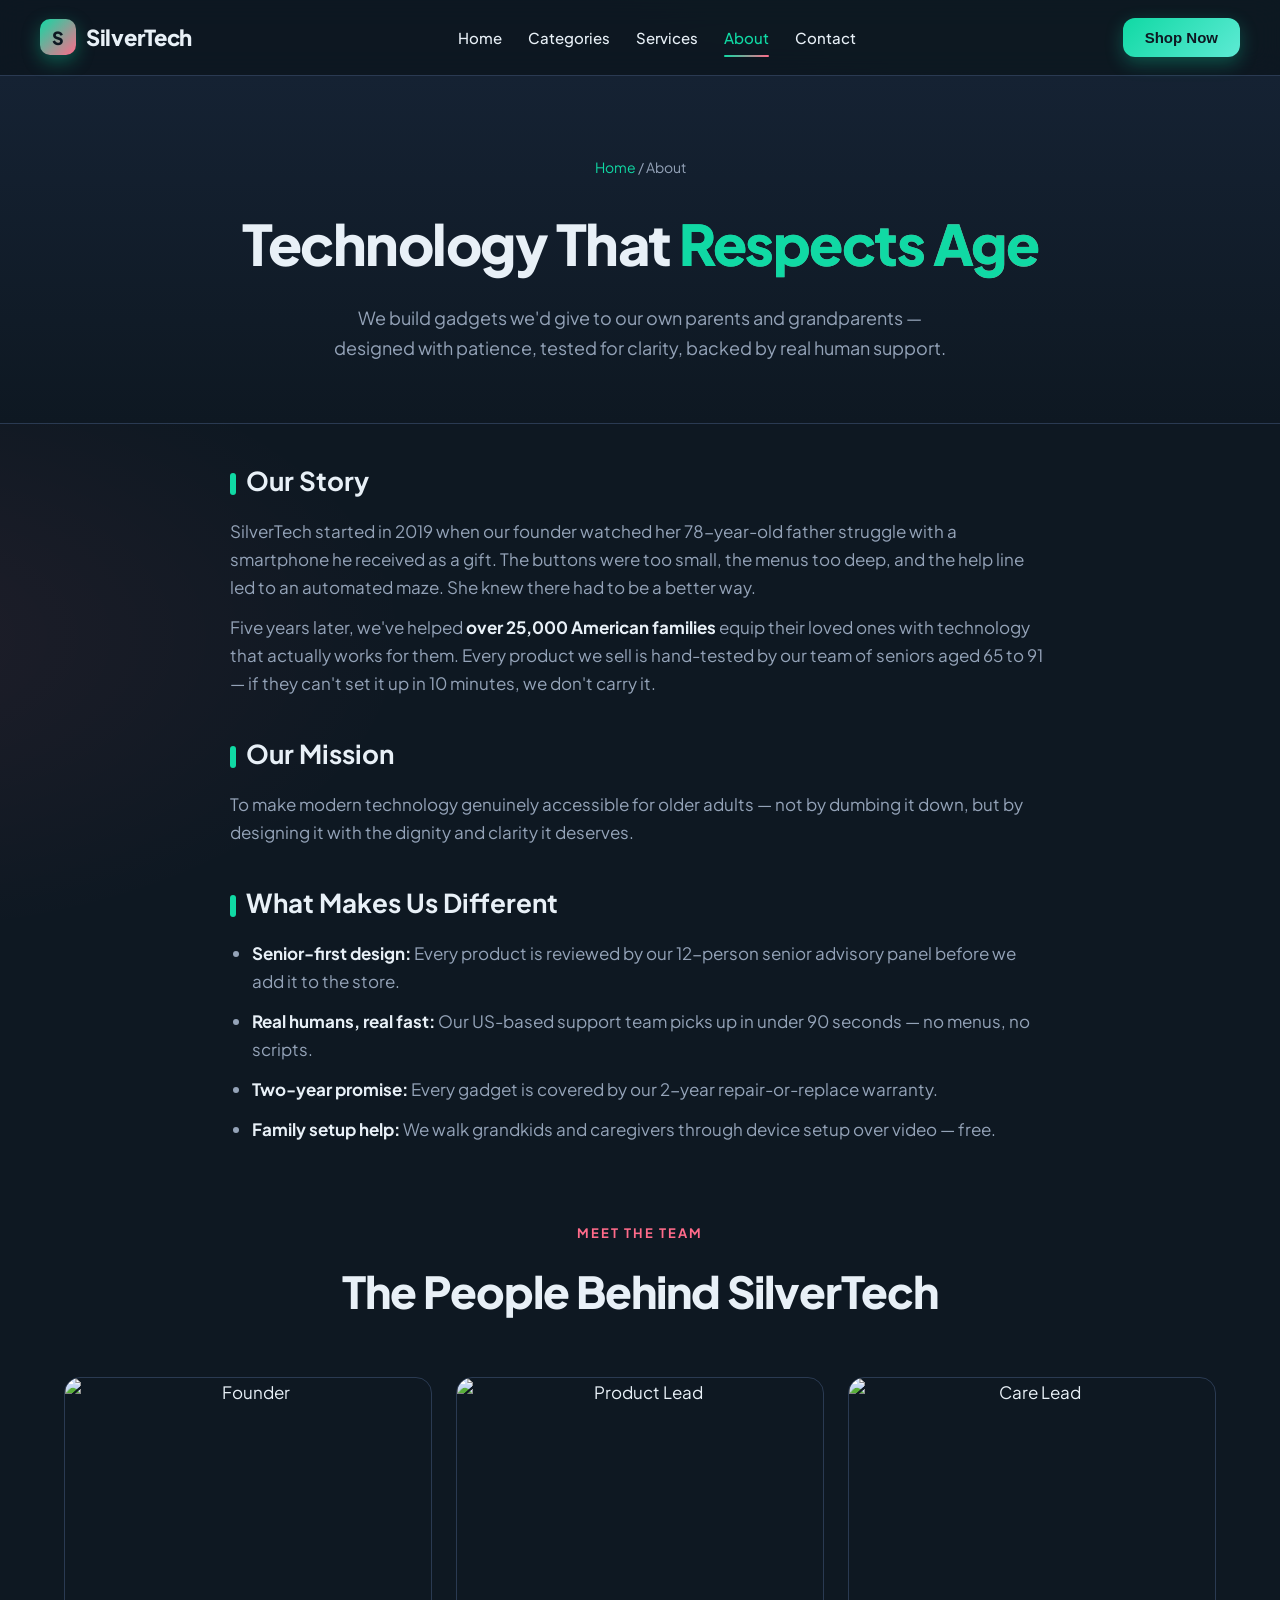
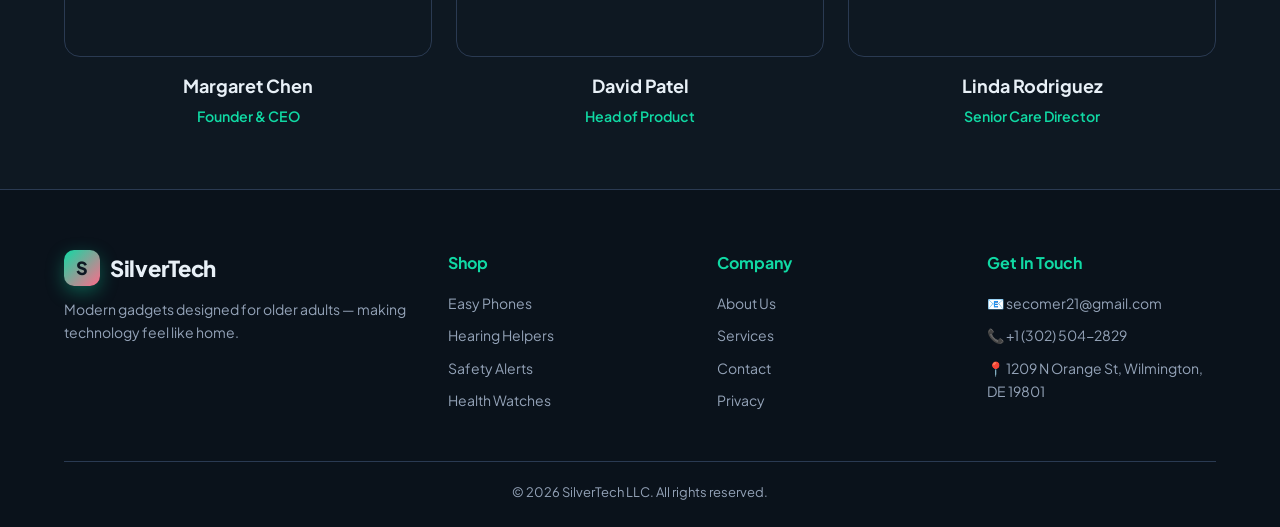
==== about.html @ 9004e5d8 "Initial commit: SilverTech ecommerce site - 6 pages: home, categories, services, about, contact, pri" ====
<!DOCTYPE html>
<html lang="en">
<head>
<meta charset="UTF-8" />
<meta name="viewport" content="width=device-width,initial-scale=1.0" />
<title>About Us — SilverTech</title>
<meta name="description" content="SilverTech is a US-based company building easy-to-use gadgets for older adults. Learn about our mission, story, and team." />
<link rel="stylesheet" href="styles.css" />
<link href="https://fonts.googleapis.com/css2?family=Plus+Jakarta+Sans:wght@400;500;600;700;800&display=swap" rel="stylesheet">
<!-- Google tag (gtag.js) -->
<script async src="https://www.googletagmanager.com/gtag/js?id=G-4J046JXWVC"></script>
<script>
  window.dataLayer = window.dataLayer || [];
  function gtag(){dataLayer.push(arguments);}
  gtag('js', new Date());
  gtag('config', 'G-4J046JXWVC');
</script>
</head>
<body>

<header class="site">
  <div class="container nav">
    <a href="index.html" class="logo"><span class="dot">S</span> SilverTech</a>
    <nav>
      <ul>
        <li><a href="index.html">Home</a></li>
        <li><a href="categories.html">Categories</a></li>
        <li><a href="services.html">Services</a></li>
        <li><a href="about.html" class="active">About</a></li>
        <li><a href="contact.html">Contact</a></li>
      </ul>
    </nav>
    <button class="cta" onclick="location.href='index.html#products'">Shop Now</button>
    <button class="menu-btn" aria-label="Menu">☰</button>
  </div>
</header>

<section class="page-hero">
  <div class="container">
    <div class="bread"><a href="index.html">Home</a> / About</div>
    <h1>Technology That <span style="color:var(--accent)">Respects Age</span></h1>
    <p>We build gadgets we'd give to our own parents and grandparents — designed with patience, tested for clarity, backed by real human support.</p>
  </div>
</section>

<section class="container">
  <div class="prose">
    <h2>Our Story</h2>
    <p>SilverTech started in 2019 when our founder watched her 78-year-old father struggle with a smartphone he received as a gift. The buttons were too small, the menus too deep, and the help line led to an automated maze. She knew there had to be a better way.</p>
    <p>Five years later, we've helped <strong>over 25,000 American families</strong> equip their loved ones with technology that actually works for them. Every product we sell is hand-tested by our team of seniors aged 65 to 91 — if they can't set it up in 10 minutes, we don't carry it.</p>

    <h2>Our Mission</h2>
    <p>To make modern technology genuinely accessible for older adults — not by dumbing it down, but by designing it with the dignity and clarity it deserves.</p>

    <h2>What Makes Us Different</h2>
    <ul>
      <li><strong>Senior-first design:</strong> Every product is reviewed by our 12-person senior advisory panel before we add it to the store.</li>
      <li><strong>Real humans, real fast:</strong> Our US-based support team picks up in under 90 seconds — no menus, no scripts.</li>
      <li><strong>Two-year promise:</strong> Every gadget is covered by our 2-year repair-or-replace warranty.</li>
      <li><strong>Family setup help:</strong> We walk grandkids and caregivers through device setup over video — free.</li>
    </ul>
  </div>

  <div class="section-head" style="margin-top:80px">
    <span class="eyebrow">Meet The Team</span>
    <h2>The People Behind SilverTech</h2>
  </div>
  <div class="team">
    <div class="member">
      <img src="https://images.unsplash.com/photo-1573496359142-b8d87734a5a2?w=600&q=80" alt="Founder">
      <h4>Margaret Chen</h4>
      <small>Founder & CEO</small>
    </div>
    <div class="member">
      <img src="https://images.unsplash.com/photo-1560250097-0b93528c311a?w=600&q=80" alt="Product Lead">
      <h4>David Patel</h4>
      <small>Head of Product</small>
    </div>
    <div class="member">
      <img src="https://images.unsplash.com/photo-1580489944761-15a19d654956?w=600&q=80" alt="Care Lead">
      <h4>Linda Rodriguez</h4>
      <small>Senior Care Director</small>
    </div>
  </div>
</section>

<footer>
  <div class="container">
    <div class="foot-grid">
      <div class="foot-about">
        <div class="logo"><span class="dot">S</span> SilverTech</div>
        <p>Modern gadgets designed for older adults — making technology feel like home.</p>
      </div>
      <div><h4>Shop</h4><ul><li><a href="categories.html#phones">Easy Phones</a></li><li><a href="categories.html#hearing">Hearing Helpers</a></li><li><a href="categories.html#safety">Safety Alerts</a></li><li><a href="categories.html#health">Health Watches</a></li></ul></div>
      <div><h4>Company</h4><ul><li><a href="about.html">About Us</a></li><li><a href="services.html">Services</a></li><li><a href="contact.html">Contact</a></li><li><a href="privacy.html">Privacy</a></li></ul></div>
      <div><h4>Get In Touch</h4><ul><li>📧 secomer21@gmail.com</li><li>📞 +1 (302) 504-2829</li><li>📍 1209 N Orange St, Wilmington, DE 19801</li></ul></div>
    </div>
    <div class="foot-bottom">© 2026 SilverTech LLC. All rights reserved.</div>
  </div>
</footer>
<script src="script.js"></script>
</body>
</html>
---- styles.css ----
/* SilverTech — Midnight Teal + Emerald + Coral Theme */
:root{
  --bg:#0e1822;
  --bg-2:#152233;
  --card:#1c2c40;
  --line:#2a3a52;
  --text:#e8f0f7;
  --muted:#94a3b8;
  --accent:#10d9a4;        /* emerald mint */
  --accent-2:#5eead4;      /* light teal */
  --pink:#ff6b8a;          /* coral pink */
  --pink-2:#ff9bb3;
  --good:#4ade80;
  --radius:16px;
  --shadow:0 14px 40px rgba(0,0,0,.45);
  --max:1200px;
}
*{box-sizing:border-box;margin:0;padding:0}
html{scroll-behavior:smooth}
body{
  font-family:'Plus Jakarta Sans','Inter',system-ui,-apple-system,sans-serif;
  background:
    radial-gradient(1200px 600px at 80% -10%, rgba(16,217,164,.08), transparent 60%),
    radial-gradient(900px 500px at -10% 30%, rgba(255,107,138,.07), transparent 60%),
    var(--bg);
  color:var(--text);
  line-height:1.65;
  font-size:17px;
  min-height:100vh;
}
a{color:var(--accent-2);text-decoration:none}
a:hover{color:var(--accent)}
img{max-width:100%;display:block}
.container{max-width:var(--max);margin:0 auto;padding:0 24px}

/* HEADER */
header.site{
  position:sticky;top:0;z-index:50;
  background:rgba(14,24,34,.85);
  backdrop-filter:blur(14px);
  border-bottom:1px solid var(--line);
}
.nav{display:flex;align-items:center;justify-content:space-between;padding:18px 0;gap:20px}
.logo{display:flex;align-items:center;gap:10px;font-weight:800;font-size:22px;letter-spacing:-.3px;color:var(--text)}
.logo .dot{
  width:36px;height:36px;border-radius:10px;
  background:linear-gradient(135deg,var(--accent),var(--pink));
  display:grid;place-items:center;color:#0e1822;font-weight:900;font-size:18px;
  box-shadow:0 6px 18px rgba(16,217,164,.35);
}
nav ul{display:flex;gap:26px;list-style:none}
nav a{color:var(--text);font-weight:500;font-size:15px;position:relative;padding:6px 0}
nav a:hover{color:var(--accent)}
nav a.active{color:var(--accent)}
nav a.active::after{
  content:'';position:absolute;bottom:-4px;left:0;right:0;height:2px;
  background:linear-gradient(90deg,var(--accent),var(--pink));border-radius:2px;
}
.cta{
  background:linear-gradient(135deg,var(--accent),var(--accent-2));
  color:#0e1822;padding:11px 22px;border-radius:12px;
  font-weight:700;border:none;cursor:pointer;font-size:15px;
  transition:transform .15s ease,box-shadow .2s;
  box-shadow:0 6px 18px rgba(16,217,164,.3);
}
.cta:hover{transform:translateY(-2px);box-shadow:0 10px 24px rgba(16,217,164,.45)}
.menu-btn{display:none;background:none;border:none;color:var(--text);font-size:26px;cursor:pointer}

/* HERO */
.hero{
  display:grid;grid-template-columns:1.05fr 1fr;gap:60px;align-items:center;
  padding:90px 0 80px;
}
.hero h1{
  font-size:clamp(36px,5.2vw,64px);font-weight:800;line-height:1.05;
  letter-spacing:-1.5px;margin-bottom:22px;
}
.hero h1 span{
  background:linear-gradient(135deg,var(--accent),var(--pink));
  -webkit-background-clip:text;background-clip:text;color:transparent;
}
.hero p{color:var(--muted);font-size:19px;margin-bottom:30px;max-width:540px}
.hero-actions{display:flex;gap:14px;flex-wrap:wrap}
.btn-ghost{
  padding:11px 22px;border-radius:12px;border:1.5px solid var(--line);
  color:var(--text);font-weight:600;background:transparent;cursor:pointer;
  transition:all .2s;
}
.btn-ghost:hover{border-color:var(--accent);color:var(--accent);background:rgba(16,217,164,.06)}
.hero-img{position:relative}
.hero-img img{border-radius:24px;box-shadow:var(--shadow);width:100%;height:480px;object-fit:cover}
.hero-img::before{
  content:'';position:absolute;inset:-20px;border-radius:30px;z-index:-1;
  background:linear-gradient(135deg,rgba(16,217,164,.3),rgba(255,107,138,.2));
  filter:blur(40px);opacity:.6;
}
.badge{
  position:absolute;bottom:-22px;left:-22px;background:var(--card);
  padding:14px 18px;border-radius:14px;border:1px solid var(--line);
  display:flex;align-items:center;gap:12px;box-shadow:var(--shadow);
}
.badge .num{font-size:24px;font-weight:800;color:var(--accent)}
.badge small{color:var(--muted)}

/* TRUST STRIP */
.trust{
  display:grid;grid-template-columns:repeat(4,1fr);gap:24px;
  padding:32px;background:var(--bg-2);border-radius:var(--radius);
  margin-bottom:80px;border:1px solid var(--line);
}
.trust div{text-align:center}
.trust .ic{font-size:30px;margin-bottom:8px}
.trust h4{font-size:16px;margin-bottom:4px}
.trust p{color:var(--muted);font-size:14px}

/* SECTION */
section{padding:70px 0}
.section-head{text-align:center;margin-bottom:50px}
.section-head .eyebrow{
  color:var(--pink);font-weight:700;font-size:13px;letter-spacing:2px;
  text-transform:uppercase;margin-bottom:10px;display:block;
}
.section-head h2{font-size:clamp(28px,3.5vw,44px);font-weight:800;letter-spacing:-1px}
.section-head p{color:var(--muted);max-width:600px;margin:14px auto 0}

/* PRODUCTS */
.products{display:grid;grid-template-columns:repeat(3,1fr);gap:26px}
.card{
  background:var(--card);border-radius:var(--radius);overflow:hidden;
  border:1px solid var(--line);transition:transform .25s ease,border-color .25s,box-shadow .25s;
  display:flex;flex-direction:column;
}
.card:hover{transform:translateY(-6px);border-color:var(--accent);box-shadow:0 20px 40px rgba(16,217,164,.15)}
.card .img{height:220px;overflow:hidden;background:#0e1822;position:relative}
.card .img img{width:100%;height:100%;object-fit:cover;transition:transform .4s}
.card:hover .img img{transform:scale(1.07)}
.card .body{padding:22px;display:flex;flex-direction:column;flex:1}
.card h3{font-size:19px;margin-bottom:8px}
.card .desc{color:var(--muted);font-size:14px;margin-bottom:14px;min-height:42px}
.card .row{display:flex;align-items:center;justify-content:space-between;margin-top:auto}
.price{font-size:22px;font-weight:800;color:var(--accent)}
.price small{color:var(--muted);font-weight:400;text-decoration:line-through;margin-left:6px;font-size:14px}
.add{
  background:linear-gradient(135deg,var(--accent),var(--accent-2));
  color:#0e1822;border:none;padding:9px 16px;
  border-radius:10px;font-weight:700;cursor:pointer;font-size:14px;
  transition:transform .15s;
}
.add:hover{transform:translateY(-1px)}
.tag{
  display:inline-block;background:rgba(255,107,138,.15);color:var(--pink);
  padding:3px 10px;border-radius:20px;font-size:11px;font-weight:700;
  letter-spacing:.5px;margin-bottom:10px;text-transform:uppercase;
}
.tag.green{background:rgba(16,217,164,.15);color:var(--accent)}

/* CATEGORIES */
.cats{display:grid;grid-template-columns:repeat(4,1fr);gap:20px}
.cat{
  position:relative;height:200px;border-radius:var(--radius);overflow:hidden;
  cursor:pointer;border:1px solid var(--line);text-decoration:none;color:#fff;
}
.cat img{width:100%;height:100%;object-fit:cover;transition:transform .4s}
.cat:hover img{transform:scale(1.1)}
.cat .label{
  position:absolute;inset:0;
  background:linear-gradient(transparent 35%,rgba(14,24,34,.92));
  display:flex;align-items:flex-end;padding:18px;color:#fff;font-weight:700;font-size:18px;
}
.cat .label span{
  display:inline-block;color:var(--accent);font-size:13px;font-weight:600;
  margin-top:4px;
}
.cat:hover{border-color:var(--accent)}

/* FILTER BAR */
.filter-bar{
  display:flex;flex-wrap:wrap;gap:10px;justify-content:center;margin-bottom:40px;
}
.filter-btn{
  background:var(--card);border:1px solid var(--line);color:var(--text);
  padding:10px 20px;border-radius:30px;cursor:pointer;font-weight:600;font-size:14px;
  transition:all .2s;
}
.filter-btn:hover{border-color:var(--accent);color:var(--accent)}
.filter-btn.active{
  background:linear-gradient(135deg,var(--accent),var(--accent-2));
  color:#0e1822;border-color:transparent;
}

/* ARTICLES */
.articles{display:grid;grid-template-columns:repeat(2,1fr);gap:28px}
.article{
  background:var(--card);border-radius:var(--radius);overflow:hidden;
  border:1px solid var(--line);transition:border-color .2s;
}
.article:hover{border-color:var(--accent)}
.article .img{height:240px;overflow:hidden}
.article .img img{width:100%;height:100%;object-fit:cover;transition:transform .4s}
.article:hover .img img{transform:scale(1.05)}
.article .body{padding:26px}
.article h3{font-size:22px;margin-bottom:10px;line-height:1.3}
.article .meta{color:var(--pink);font-size:13px;margin-bottom:14px;font-weight:600}
.article .preview{color:var(--muted);margin-bottom:14px}
.article .full{display:none;color:var(--muted);margin-bottom:14px;animation:fade .3s ease}
.article .full.open{display:block}
.read-more{
  background:transparent;color:var(--accent);border:none;font-weight:700;
  cursor:pointer;font-size:15px;padding:0;
}
.read-more:hover{color:var(--accent-2)}
@keyframes fade{from{opacity:0;transform:translateY(-4px)}to{opacity:1;transform:translateY(0)}}

/* TESTIMONIALS */
.testis{display:grid;grid-template-columns:repeat(3,1fr);gap:24px}
.testi{
  background:var(--bg-2);padding:26px;border-radius:var(--radius);
  border:1px solid var(--line);position:relative;
}
.testi::before{
  content:'"';position:absolute;top:-10px;left:20px;font-size:80px;line-height:1;
  color:var(--accent);opacity:.2;font-family:Georgia,serif;
}
.testi .stars{color:var(--accent);margin-bottom:10px;font-size:16px}
.testi p{color:var(--text);margin-bottom:18px;font-style:italic;position:relative;z-index:1}
.testi .who{display:flex;align-items:center;gap:12px}
.testi .who img{width:46px;height:46px;border-radius:50%;object-fit:cover;border:2px solid var(--accent)}
.testi .who h5{font-size:15px}
.testi .who small{color:var(--muted)}

/* CTA BAND */
.cta-band{
  background:linear-gradient(135deg,var(--accent) 0%,var(--accent-2) 50%,var(--pink) 100%);
  color:#0e1822;border-radius:var(--radius);padding:55px;text-align:center;
  position:relative;overflow:hidden;
}
.cta-band::before{
  content:'';position:absolute;inset:0;
  background:radial-gradient(circle at 80% 30%, rgba(255,255,255,.25),transparent 50%);
}
.cta-band h2{font-size:36px;margin-bottom:12px;font-weight:800;position:relative}
.cta-band p{font-size:17px;margin-bottom:24px;opacity:.9;position:relative}
.cta-band button{
  background:#0e1822;color:var(--accent);padding:13px 32px;border:none;
  border-radius:12px;font-weight:700;font-size:16px;cursor:pointer;position:relative;
  transition:transform .15s;
}
.cta-band button:hover{transform:translateY(-2px);background:#000}

/* FOOTER */
footer{background:#0a121b;padding:60px 0 24px;margin-top:60px;border-top:1px solid var(--line)}
.foot-grid{display:grid;grid-template-columns:1.5fr 1fr 1fr 1fr;gap:40px;margin-bottom:40px}
footer h4{margin-bottom:16px;font-size:16px;color:var(--accent)}
footer ul{list-style:none}
footer li{margin-bottom:9px;color:var(--muted);font-size:14px}
footer a{color:var(--muted);font-size:14px}
footer a:hover{color:var(--accent)}
.foot-about p{color:var(--muted);font-size:14px;margin-top:12px}
.socials{display:flex;gap:10px;margin-top:14px}
.socials a{
  width:38px;height:38px;border-radius:50%;background:var(--card);
  display:grid;place-items:center;color:var(--text);transition:all .2s;
  border:1px solid var(--line);
}
.socials a:hover{
  background:linear-gradient(135deg,var(--accent),var(--pink));
  color:#0e1822;border-color:transparent;transform:translateY(-2px);
}
.foot-bottom{
  border-top:1px solid var(--line);padding-top:20px;text-align:center;
  color:var(--muted);font-size:13px;
}

/* PAGE HERO (inner pages) */
.page-hero{
  padding:80px 0 60px;text-align:center;
  background:linear-gradient(180deg,var(--bg-2),var(--bg));
  border-bottom:1px solid var(--line);
}
.page-hero h1{font-size:clamp(34px,4.8vw,56px);font-weight:800;letter-spacing:-1.5px;margin-bottom:14px}
.page-hero h1 span{
  background:linear-gradient(135deg,var(--accent),var(--pink));
  -webkit-background-clip:text;background-clip:text;color:transparent;
}
.page-hero p{color:var(--muted);font-size:18px;max-width:640px;margin:0 auto}
.bread{color:var(--muted);font-size:14px;margin-bottom:18px}
.bread a{color:var(--accent)}

/* PROSE */
.prose{max-width:820px;margin:0 auto}
.prose h2{font-size:26px;margin:36px 0 14px;color:var(--text)}
.prose h2::before{
  content:'';display:inline-block;width:6px;height:22px;background:var(--accent);
  margin-right:10px;border-radius:3px;vertical-align:middle;
}
.prose h3{font-size:20px;margin:24px 0 10px}
.prose p, .prose li{color:var(--muted);margin-bottom:12px}
.prose ul{padding-left:22px;margin-bottom:14px}
.prose strong{color:var(--text)}
.prose a{color:var(--accent)}

/* CONTACT */
.contact-grid{display:grid;grid-template-columns:1fr 1.2fr;gap:40px}
.contact-info .item{
  display:flex;gap:14px;padding:18px;background:var(--card);
  border-radius:var(--radius);margin-bottom:14px;border:1px solid var(--line);
  transition:border-color .2s;
}
.contact-info .item:hover{border-color:var(--accent)}
.contact-info .ic{font-size:22px;color:var(--accent)}
.contact-info h4{margin-bottom:4px}
.contact-info p{color:var(--muted);font-size:14px}
form.contact{
  background:var(--card);padding:30px;border-radius:var(--radius);border:1px solid var(--line);
}
form.contact label{display:block;margin-bottom:6px;font-weight:600;font-size:14px}
form.contact input,form.contact textarea{
  width:100%;padding:12px 14px;background:var(--bg);
  border:1px solid var(--line);border-radius:10px;color:var(--text);
  font-family:inherit;font-size:15px;margin-bottom:16px;
}
form.contact input:focus,form.contact textarea:focus{outline:none;border-color:var(--accent)}
form.contact textarea{min-height:140px;resize:vertical}
form.contact button{width:100%;padding:13px;font-size:16px}

/* SERVICES */
.services-grid{display:grid;grid-template-columns:repeat(3,1fr);gap:24px}
.service{
  background:var(--card);padding:30px;border-radius:var(--radius);
  border:1px solid var(--line);transition:transform .2s,border-color .2s;
}
.service:hover{transform:translateY(-4px);border-color:var(--accent)}
.service .ic{
  width:56px;height:56px;border-radius:14px;
  background:linear-gradient(135deg,rgba(16,217,164,.2),rgba(255,107,138,.15));
  color:var(--accent);display:grid;place-items:center;font-size:26px;margin-bottom:18px;
  border:1px solid var(--line);
}
.service h3{margin-bottom:10px;font-size:19px}
.service p{color:var(--muted);font-size:15px}

/* TEAM */
.team{display:grid;grid-template-columns:repeat(3,1fr);gap:24px;margin-top:40px}
.member{text-align:center}
.member img{width:100%;height:280px;object-fit:cover;border-radius:var(--radius);margin-bottom:14px;border:1px solid var(--line)}
.member h4{font-size:18px}
.member small{color:var(--accent);font-weight:600}

/* CART TOAST */
.toast{
  position:fixed;bottom:24px;right:24px;z-index:100;
  background:linear-gradient(135deg,var(--accent),var(--accent-2));
  color:#0e1822;padding:14px 22px;border-radius:12px;font-weight:700;
  box-shadow:var(--shadow);transform:translateX(120%);transition:transform .3s ease;
}
.toast.show{transform:translateX(0)}

/* RESPONSIVE */
@media(max-width:900px){
  .hero{grid-template-columns:1fr;padding:50px 0}
  .hero-img img{height:360px}
  .trust{grid-template-columns:repeat(2,1fr)}
  .products,.articles,.testis,.services-grid,.team{grid-template-columns:1fr 1fr}
  .cats{grid-template-columns:1fr 1fr}
  .foot-grid{grid-template-columns:1fr 1fr}
  .contact-grid{grid-template-columns:1fr}
  .menu-btn{display:block}
  nav ul{
    display:none;position:absolute;top:70px;left:0;right:0;background:var(--bg-2);
    flex-direction:column;padding:20px;gap:14px;border-bottom:1px solid var(--line);
  }
  nav ul.open{display:flex}
}
@media(max-width:560px){
  .products,.articles,.testis,.services-grid,.team,.cats,.foot-grid{grid-template-columns:1fr}
  .cta-band{padding:36px 24px}
  .cta-band h2{font-size:26px}
  .hero h1{font-size:38px}
}
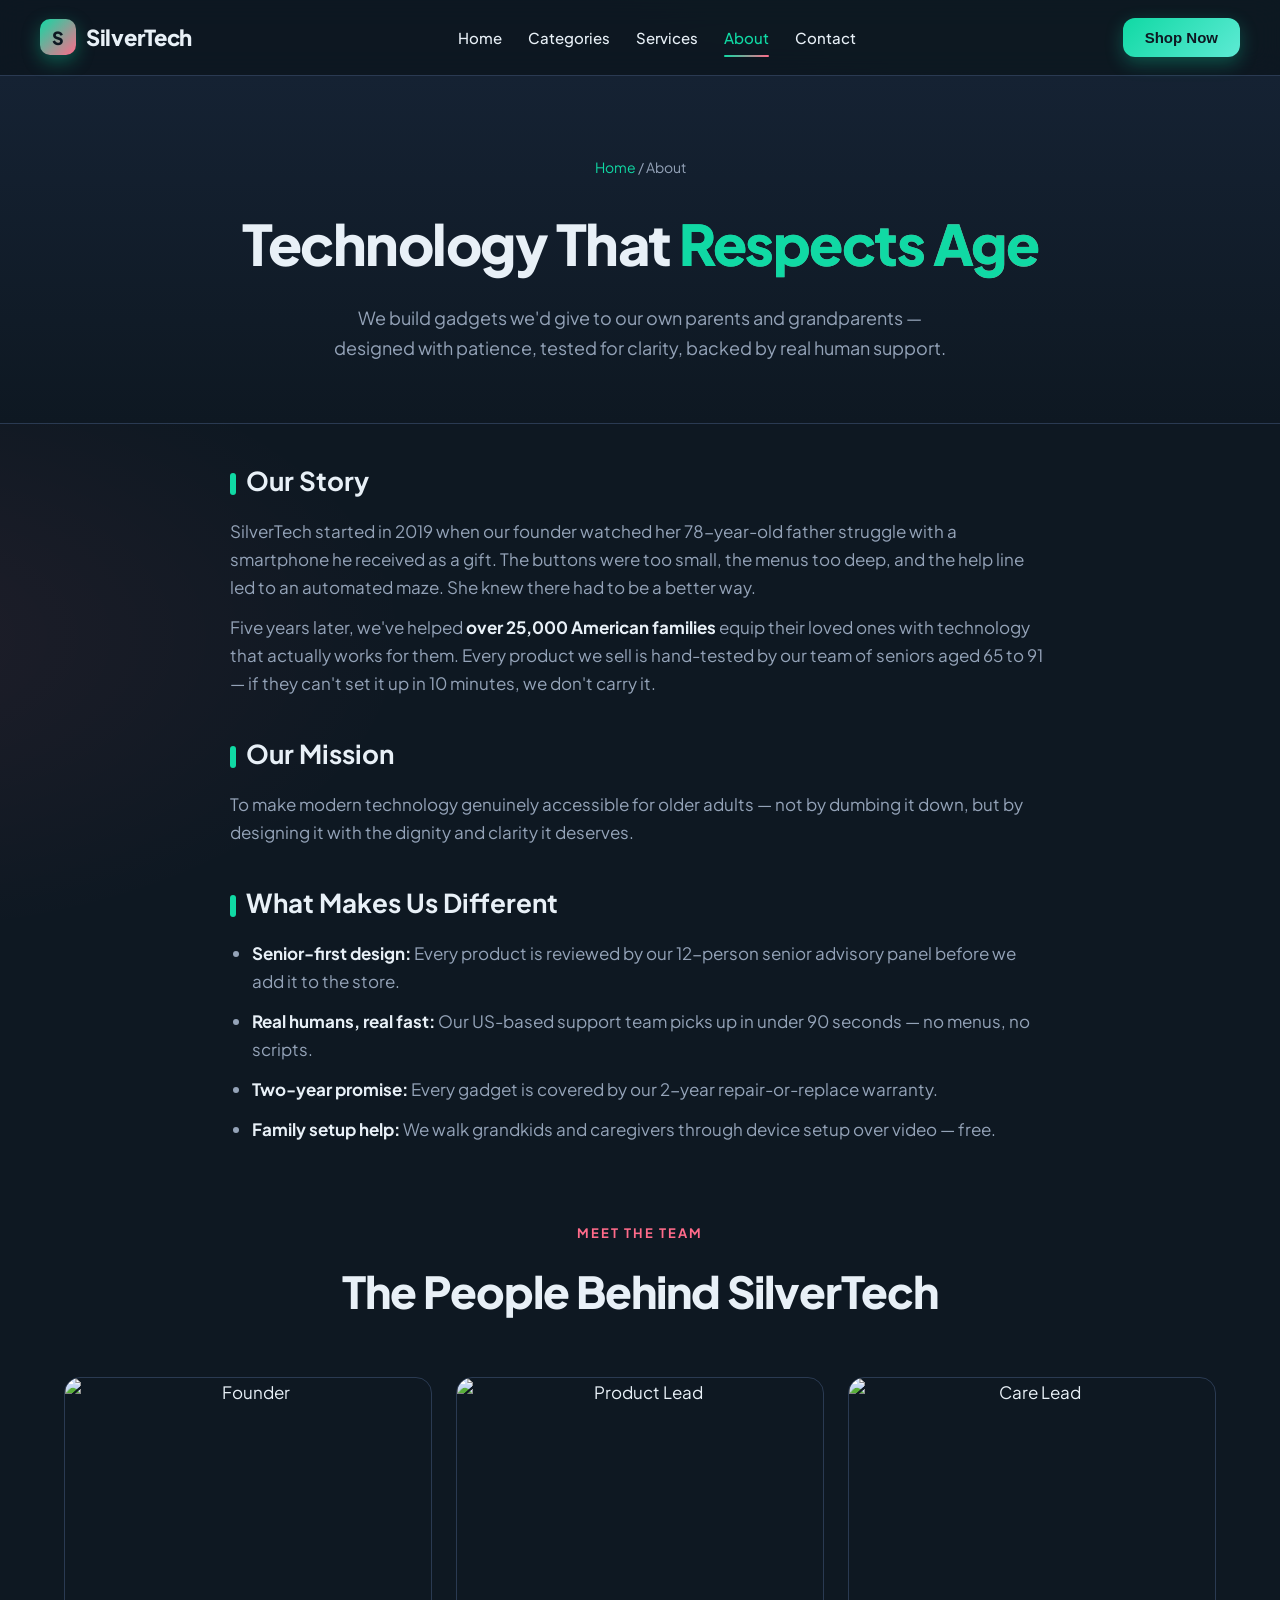
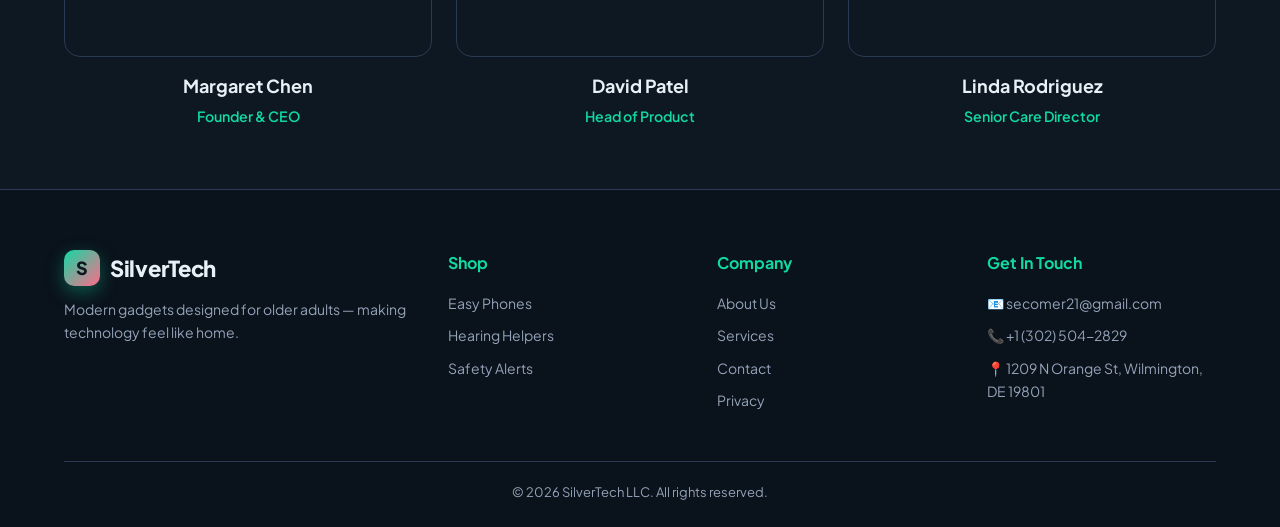
==== commit 0f45ec35: "Remove all health-related products and category - Drop VitalCheck Watch, BP Buddy, PillPal Auto Disp" ====
--- a/about.html
+++ b/about.html
@@ -91,7 +91,7 @@
         <div class="logo"><span class="dot">S</span> SilverTech</div>
         <p>Modern gadgets designed for older adults — making technology feel like home.</p>
       </div>
-      <div><h4>Shop</h4><ul><li><a href="categories.html#phones">Easy Phones</a></li><li><a href="categories.html#hearing">Hearing Helpers</a></li><li><a href="categories.html#safety">Safety Alerts</a></li><li><a href="categories.html#health">Health Watches</a></li></ul></div>
+      <div><h4>Shop</h4><ul><li><a href="categories.html#phones">Easy Phones</a></li><li><a href="categories.html#hearing">Hearing Helpers</a></li><li><a href="categories.html#safety">Safety Alerts</a></li></ul></div>
       <div><h4>Company</h4><ul><li><a href="about.html">About Us</a></li><li><a href="services.html">Services</a></li><li><a href="contact.html">Contact</a></li><li><a href="privacy.html">Privacy</a></li></ul></div>
       <div><h4>Get In Touch</h4><ul><li>📧 secomer21@gmail.com</li><li>📞 +1 (302) 504-2829</li><li>📍 1209 N Orange St, Wilmington, DE 19801</li></ul></div>
     </div>
